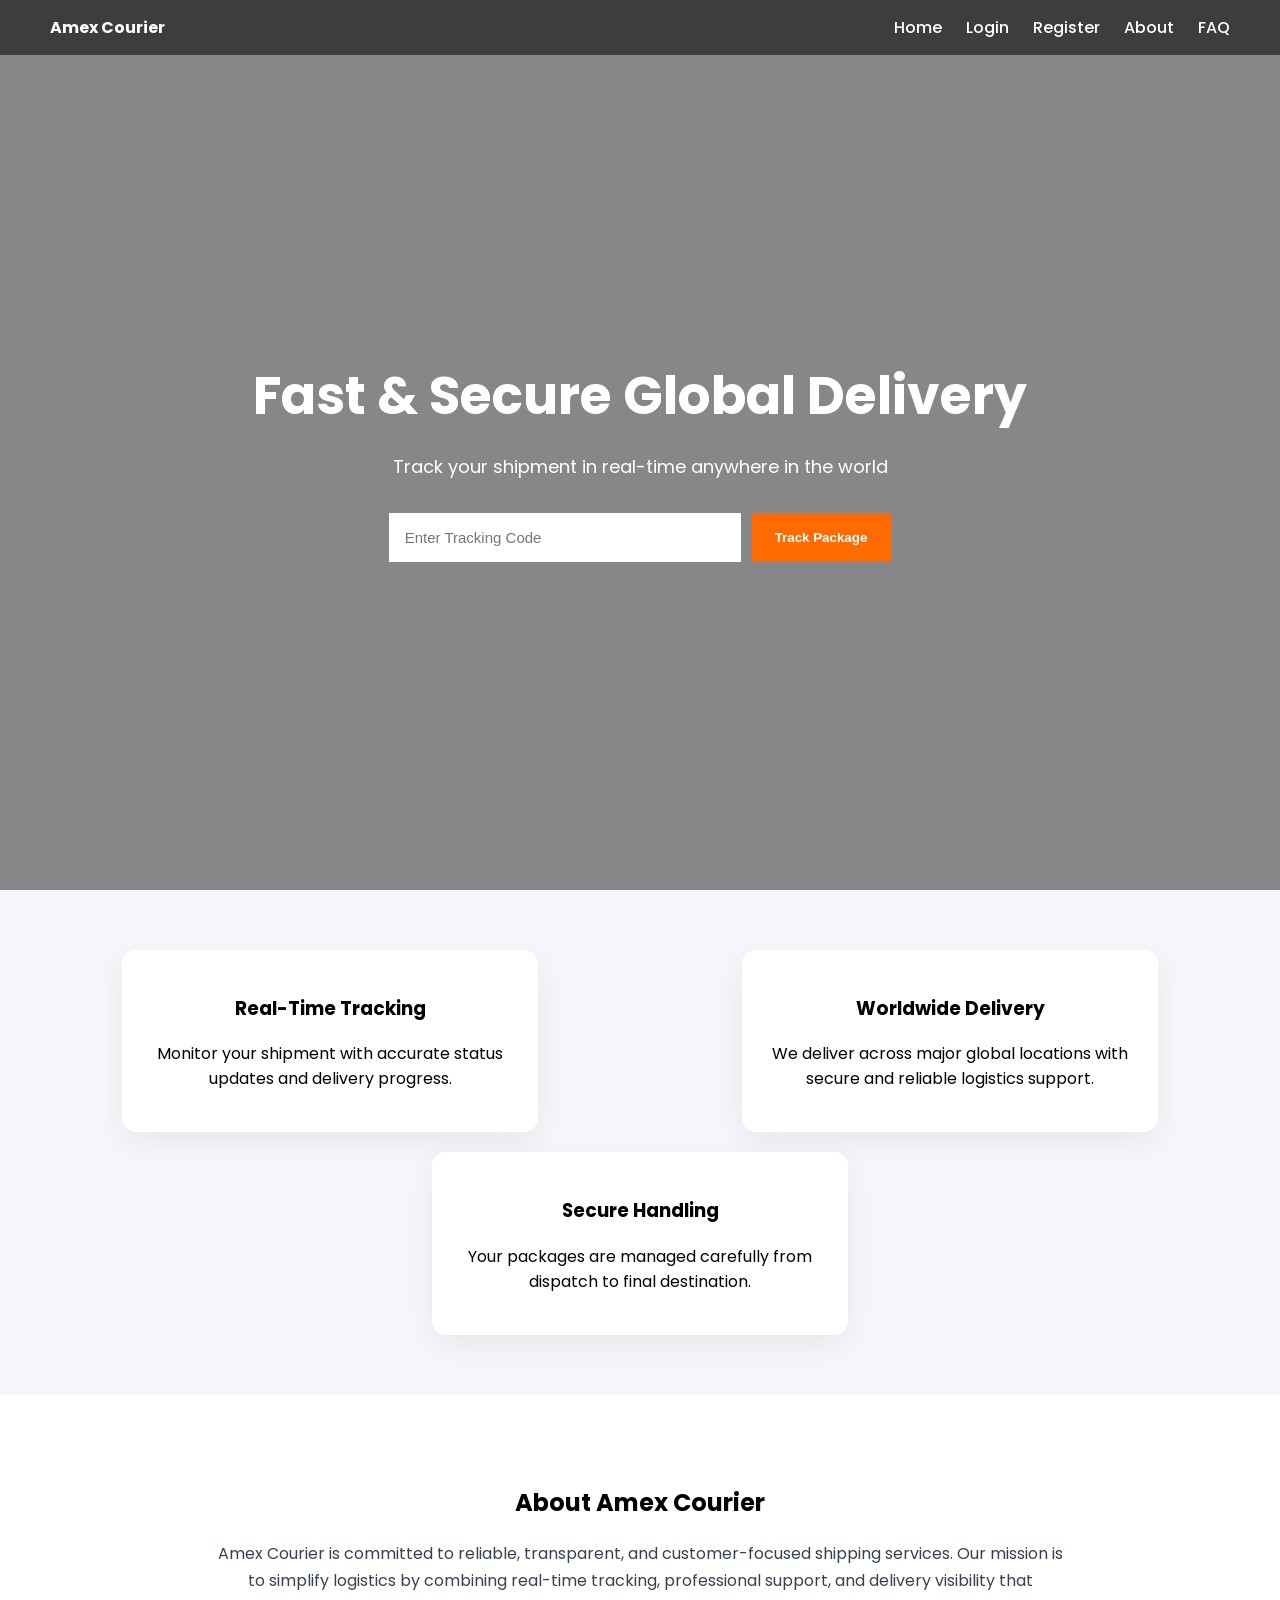
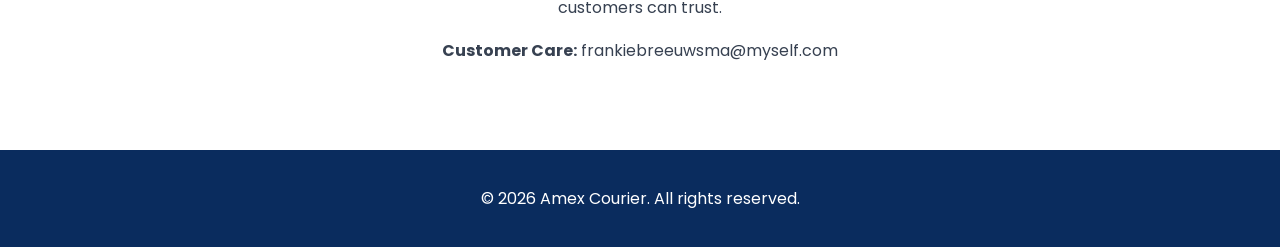
==== templates/index.html @ f8accc67 "Update index.html" ====
<!DOCTYPE html>
<html lang="en">
<head>
<meta charset="UTF-8">
<title>Amex Courier</title>
<link rel="stylesheet" href="/static/style.css">
<link href="https://fonts.googleapis.com/css2?family=Poppins:wght@300;500;700&display=swap" rel="stylesheet">

<style>
body {
    margin: 0;
    font-family: 'Poppins', sans-serif;
}

.navbar {
    display: flex;
    justify-content: space-between;
    padding: 15px 50px;
    background: rgba(0,0,0,0.55);
    position: absolute;
    width: 100%;
    box-sizing: border-box;
    color: white;
    z-index: 10;
}

.navbar a {
    color: white;
    margin-left: 20px;
    text-decoration: none;
    font-weight: 500;
}

.hero {
    min-height: 90vh;
    background: linear-gradient(rgba(0,0,0,0.45), rgba(0,0,0,0.45)),
    url('https://images.unsplash.com/photo-1586528116311-ad8dd3c8310d');
    background-size: cover;
    background-position: center;
    color: white;
    display: flex;
    align-items: center;
    justify-content: center;
    text-align: center;
    padding: 40px 20px;
}

.hero h1 {
    font-size: 52px;
    margin-bottom: 10px;
}

.hero p {
    font-size: 18px;
    margin-bottom: 28px;
}

.track-box {
    display: flex;
    justify-content: center;
    flex-wrap: wrap;
    gap: 0;
}

.track-box input {
    padding: 16px;
    width: 320px;
    border: none;
    outline: none;
    font-size: 15px;
}

.track-box button {
    padding: 16px 24px;
    background: #ff6b00;
    color: white;
    border: none;
    cursor: pointer;
    font-weight: 600;
}

.features {
    display: flex;
    justify-content: space-around;
    gap: 20px;
    padding: 60px 30px;
    background: #f4f6f9;
    flex-wrap: wrap;
}

.feature {
    width: 30%;
    min-width: 260px;
    background: white;
    border-radius: 14px;
    padding: 25px;
    box-shadow: 0 10px 30px rgba(0,0,0,0.06);
    text-align: center;
}

.about {
    padding: 70px 30px;
    text-align: center;
    background: white;
}

.about p {
    max-width: 850px;
    margin: 0 auto 16px;
    line-height: 1.7;
    color: #374151;
}

.footer {
    background: #0a2c5e;
    color: white;
    text-align: center;
    padding: 20px;
}

@media (max-width: 768px) {
    .navbar {
        padding: 15px 20px;
        flex-direction: column;
        gap: 10px;
    }

    .hero h1 {
        font-size: 34px;
    }

    .track-box {
        flex-direction: column;
        align-items: center;
    }

    .track-box input,
    .track-box button {
        width: 100%;
        max-width: 380px;
    }
}
</style>
</head>
<body>

<div class="navbar">
    <div><b>Amex Courier</b></div>
    <div>
        <a href="/">Home</a>
        <a href="/login">Login</a>
        <a href="/register">Register</a>
        <a href="/about">About</a>
        <a href="/faq">FAQ</a>
    </div>
</div>

<div class="hero">
    <div>
        <h1>Fast & Secure Global Delivery</h1>
        <p>Track your shipment in real-time anywhere in the world</p>

        <form action="/track" method="post" class="track-box">
            <input name="code" placeholder="Enter Tracking Code" required>
            <button type="submit">Track Package</button>
        </form>
    </div>
</div>

<div class="features">
    <div class="feature">
        <h3>Real-Time Tracking</h3>
        <p>Monitor your shipment with accurate status updates and delivery progress.</p>
    </div>

    <div class="feature">
        <h3>Worldwide Delivery</h3>
        <p>We deliver across major global locations with secure and reliable logistics support.</p>
    </div>

    <div class="feature">
        <h3>Secure Handling</h3>
        <p>Your packages are managed carefully from dispatch to final destination.</p>
    </div>
</div>

<div class="about">
    <h2>About Amex Courier</h2>
    <p>
        Amex Courier is committed to reliable, transparent, and customer-focused shipping services.
        Our mission is to simplify logistics by combining real-time tracking, professional support,
        and delivery visibility that customers can trust.
    </p>
    <p><strong>Customer Care:</strong> frankiebreeuwsma@myself.com</p>
</div>

<div class="footer">
    <p>© 2026 Amex Courier. All rights reserved.</p>
</div>

</body>
</html>
---- static/style.css ----
body{
    margin:0;
    font-family:Arial;
    background:#f4f6f9;
}

header{
    background:#0a2c5e;
    color:white;
    padding:20px;
    text-align:center;
}

.container{
    padding:30px;
}

.card{
    background:white;
    padding:20px;
    border-radius:10px;
    box-shadow:0 2px 10px rgba(0,0,0,0.1);
    margin-bottom:20px;
}

input,button{
    padding:10px;
    margin:5px;
}

button{
    background:#0a2c5e;
    color:white;
    border:none;
    cursor:pointer;
}
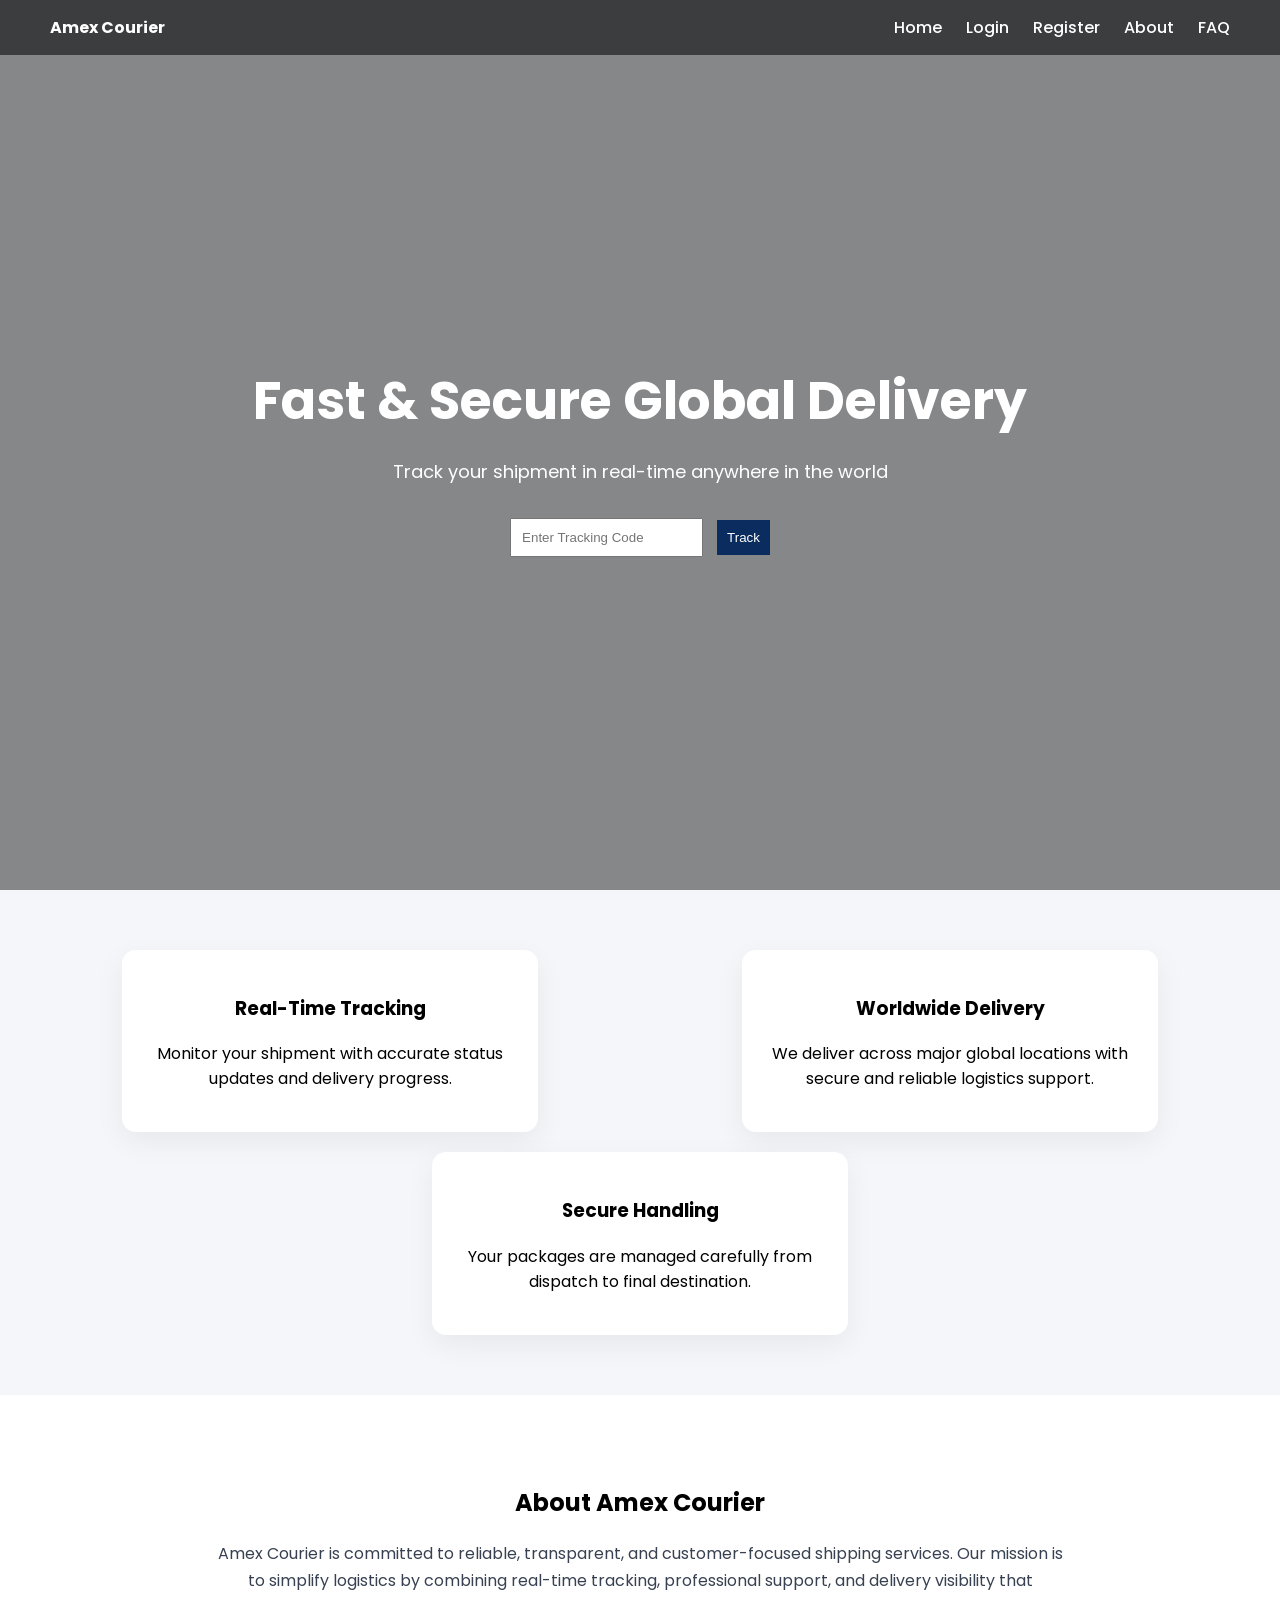
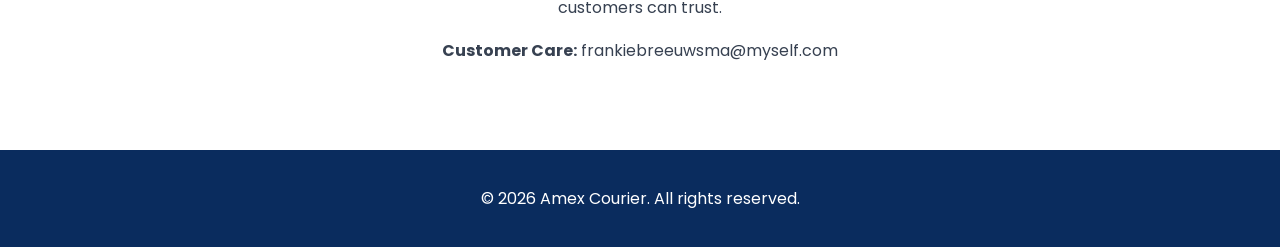
==== commit 9e7f87b6: "Update index.html" ====
--- a/templates/index.html
+++ b/templates/index.html
@@ -160,10 +160,10 @@
         <h1>Fast & Secure Global Delivery</h1>
         <p>Track your shipment in real-time anywhere in the world</p>
 
-        <form action="/track" method="post" class="track-box">
-            <input name="code" placeholder="Enter Tracking Code" required>
-            <button type="submit">Track Package</button>
-        </form>
+        <form action="/track" method="post">
+    <input name="code" placeholder="Enter Tracking Code" required>
+    <button type="submit">Track</button>
+</form>
     </div>
 </div>
 
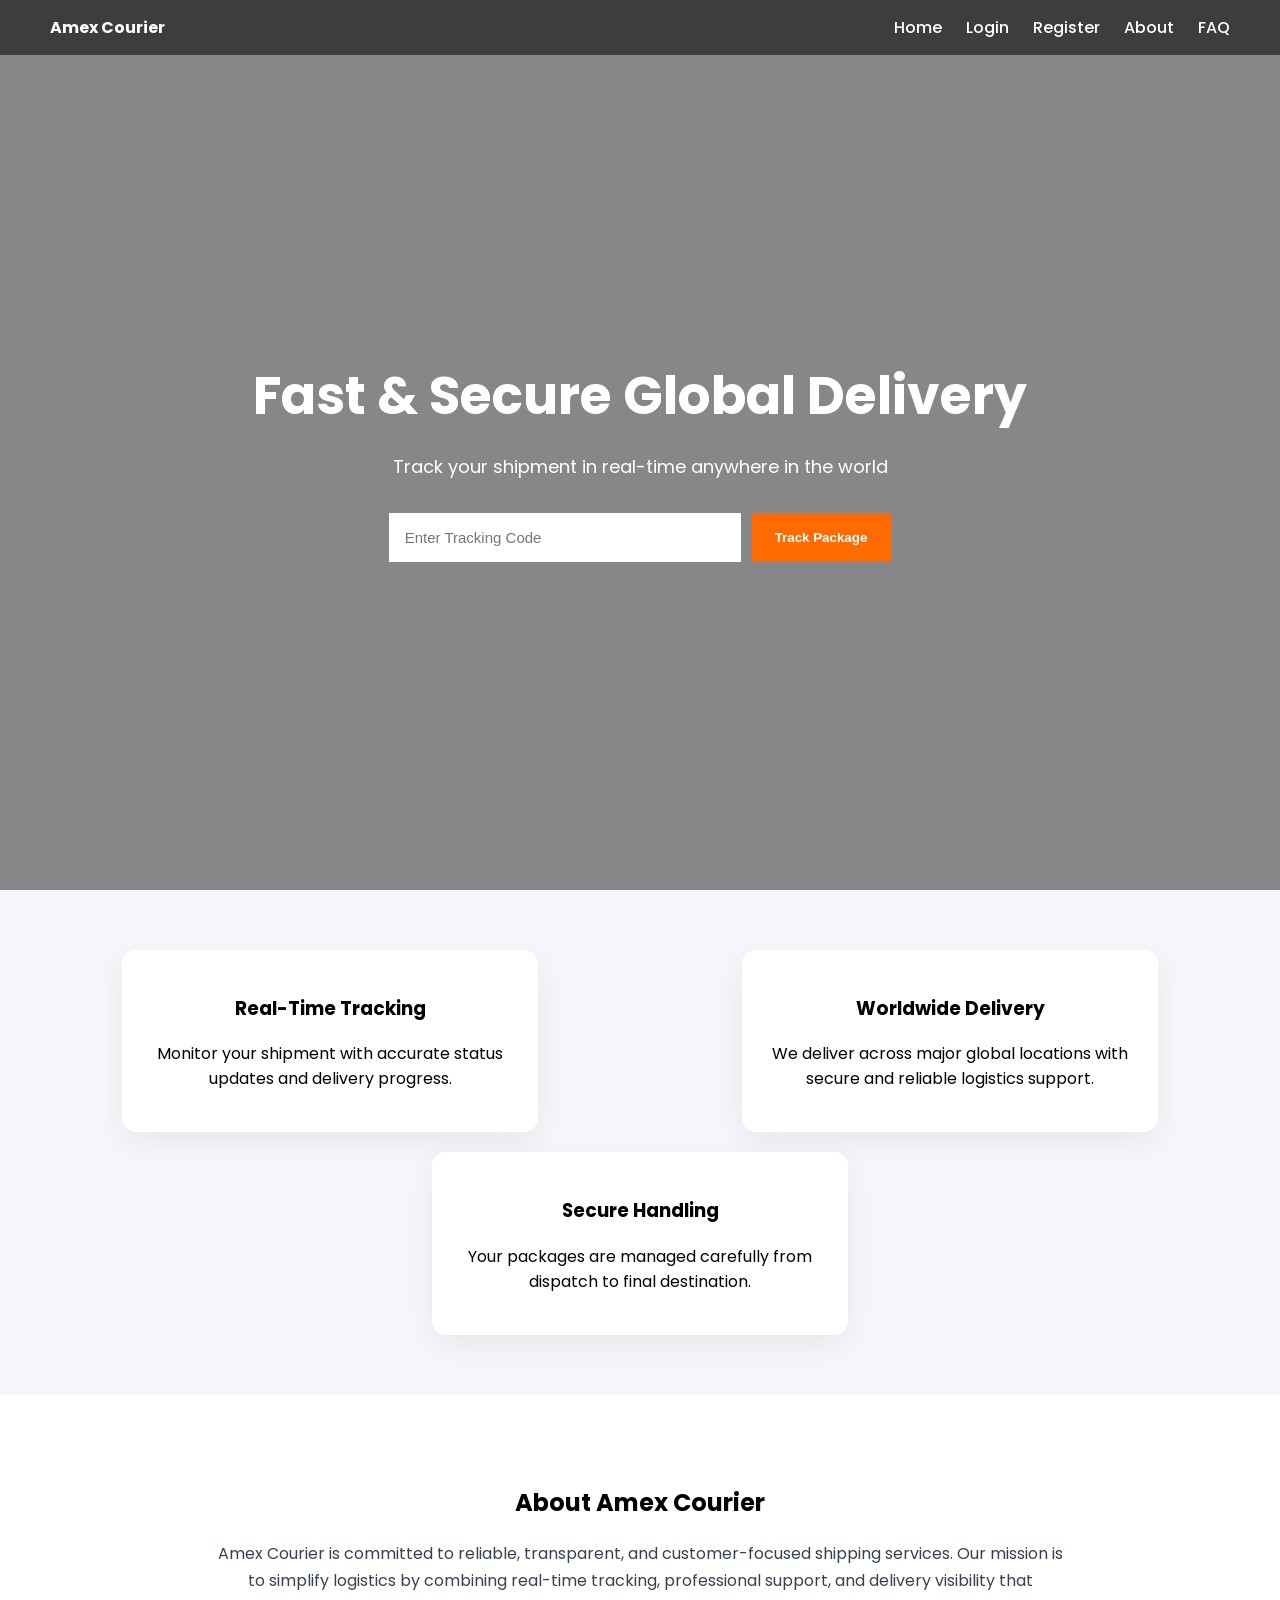
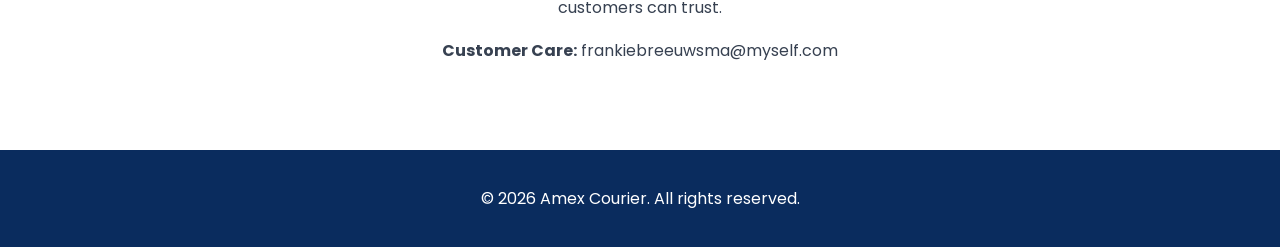
==== commit fedcb2b5: "Update index.html" ====
--- a/templates/index.html
+++ b/templates/index.html
@@ -160,9 +160,9 @@
         <h1>Fast & Secure Global Delivery</h1>
         <p>Track your shipment in real-time anywhere in the world</p>
 
-        <form action="/track" method="post">
+       <form action="/track" method="post" class="track-box">
     <input name="code" placeholder="Enter Tracking Code" required>
-    <button type="submit">Track</button>
+    <button type="submit">Track Package</button>
 </form>
     </div>
 </div>
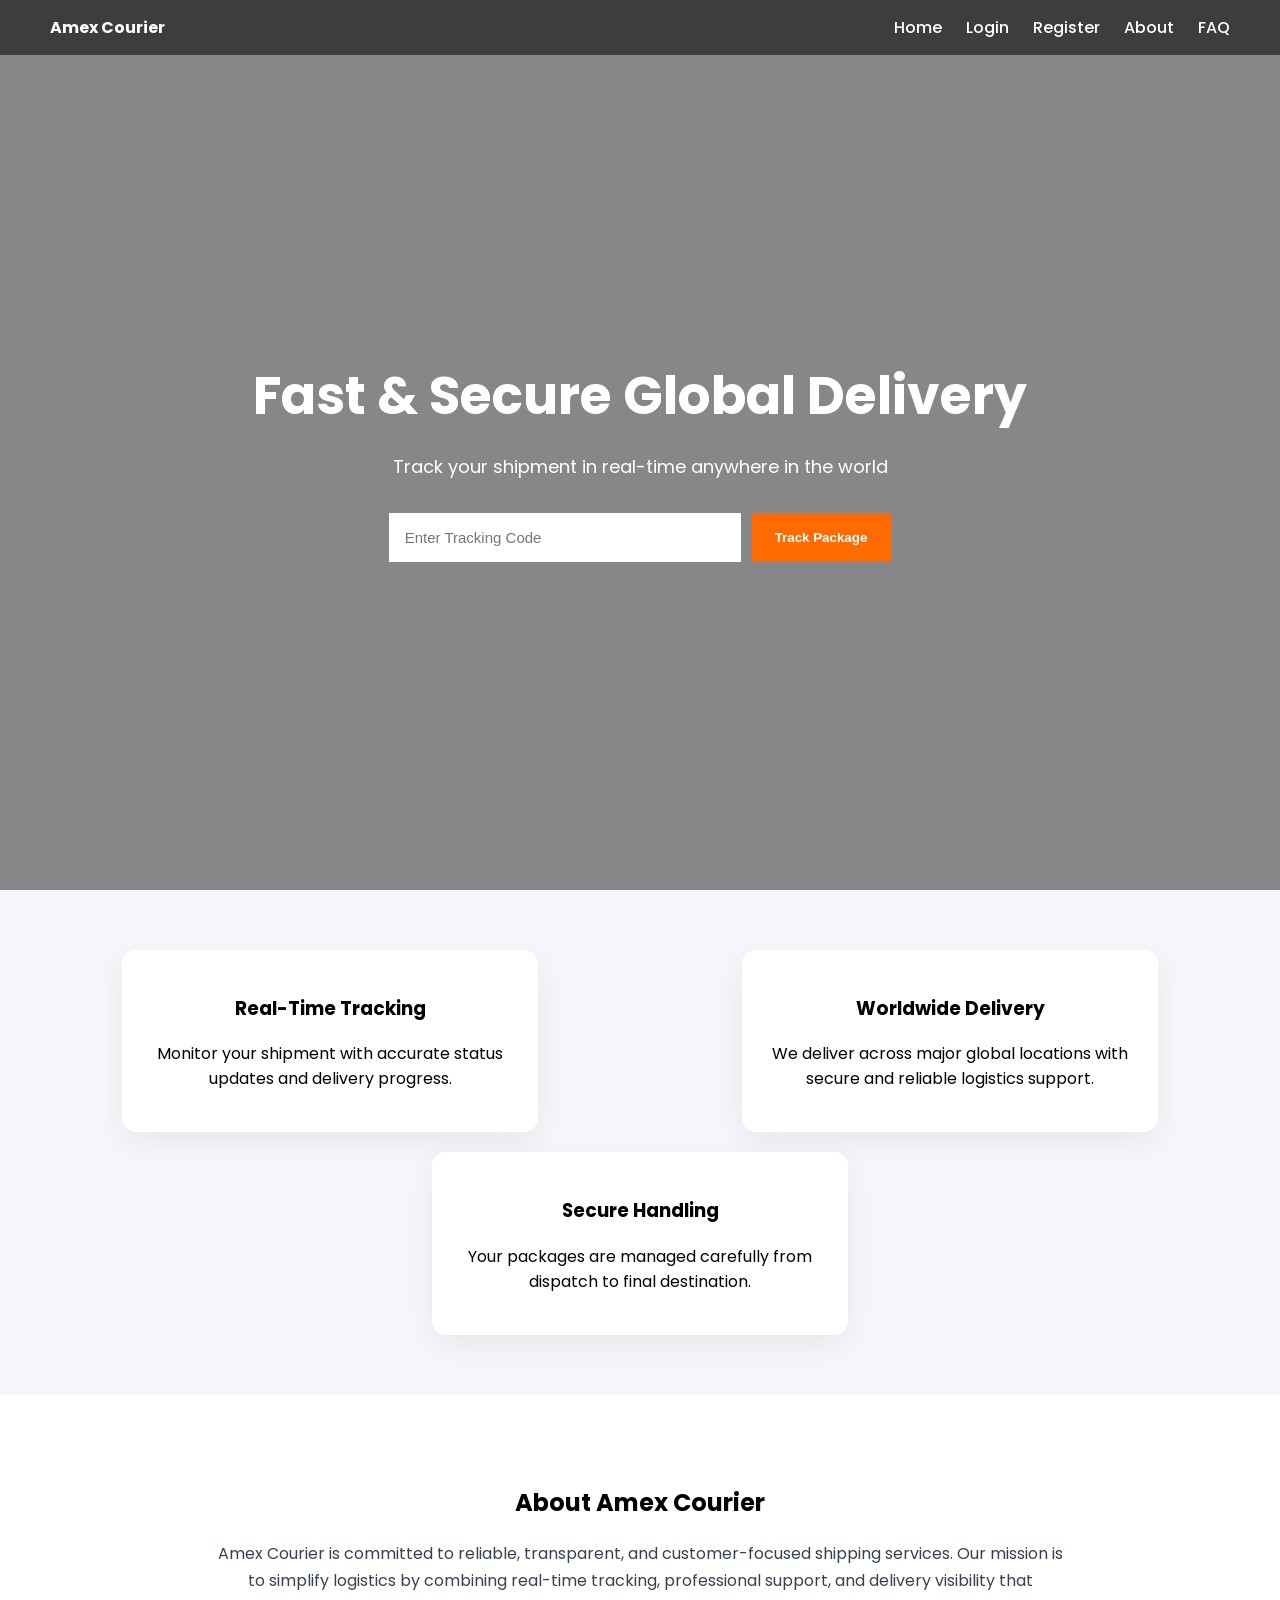
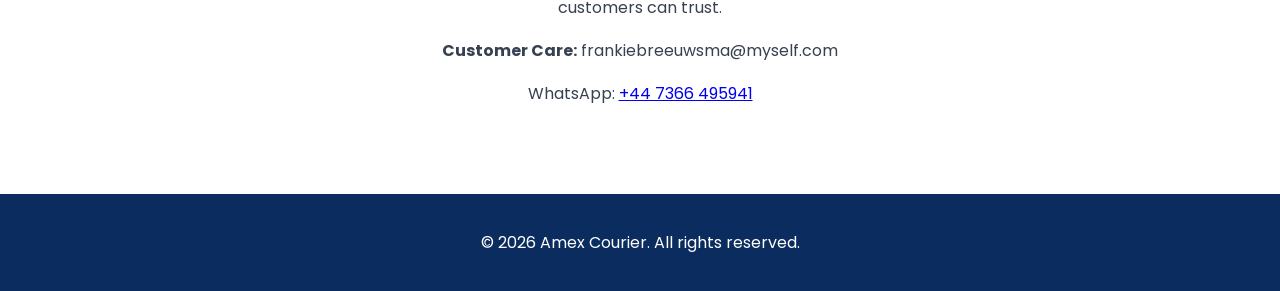
==== commit 612cf28c: "Update index.html" ====
--- a/templates/index.html
+++ b/templates/index.html
@@ -59,7 +59,6 @@
     display: flex;
     justify-content: center;
     flex-wrap: wrap;
-    gap: 0;
 }
 
 .track-box input {
@@ -160,10 +159,10 @@
         <h1>Fast & Secure Global Delivery</h1>
         <p>Track your shipment in real-time anywhere in the world</p>
 
-       <form action="/track" method="post" class="track-box">
-    <input name="code" placeholder="Enter Tracking Code" required>
-    <button type="submit">Track Package</button>
-</form>
+        <form action="/track" method="post" class="track-box">
+            <input name="code" placeholder="Enter Tracking Code" required>
+            <button type="submit">Track Package</button>
+        </form>
     </div>
 </div>
 
@@ -192,6 +191,11 @@
         and delivery visibility that customers can trust.
     </p>
     <p><strong>Customer Care:</strong> frankiebreeuwsma@myself.com</p>
+    <p>WhatsApp: 
+        <a href="https://wa.me/447366495941" target="_blank">
+            +44 7366 495941
+        </a>
+    </p>
 </div>
 
 <div class="footer">
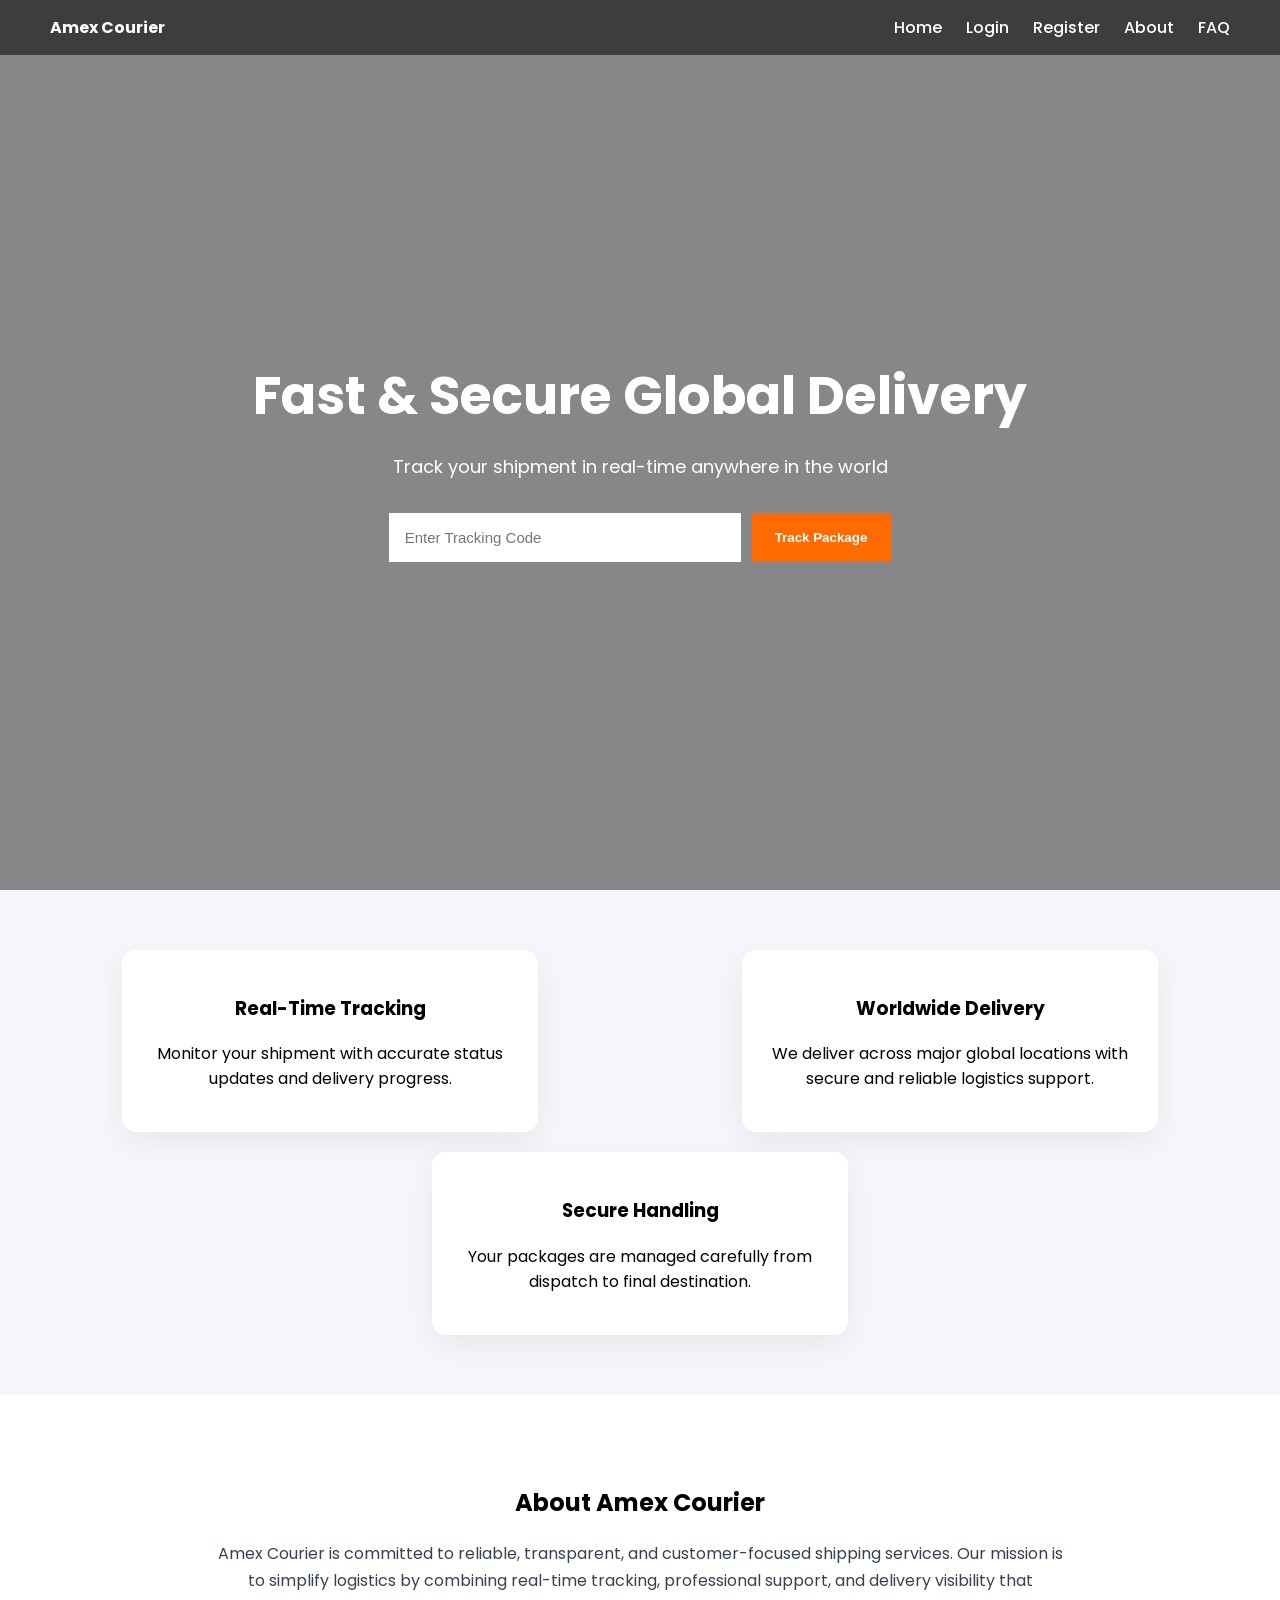
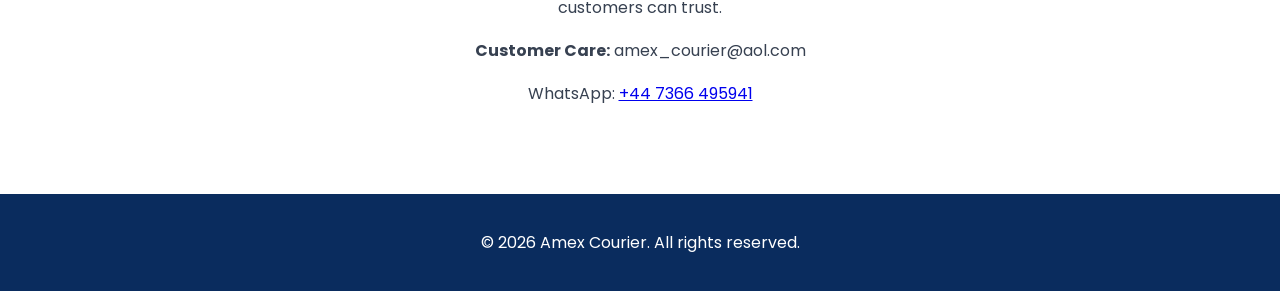
==== commit 5a7b9df3: "Update index.html" ====
--- a/templates/index.html
+++ b/templates/index.html
@@ -190,7 +190,7 @@
         Our mission is to simplify logistics by combining real-time tracking, professional support,
         and delivery visibility that customers can trust.
     </p>
-    <p><strong>Customer Care:</strong> frankiebreeuwsma@myself.com</p>
+    <p><strong>Customer Care:</strong> amex_courier@aol.com</p>
     <p>WhatsApp: 
         <a href="https://wa.me/447366495941" target="_blank">
             +44 7366 495941
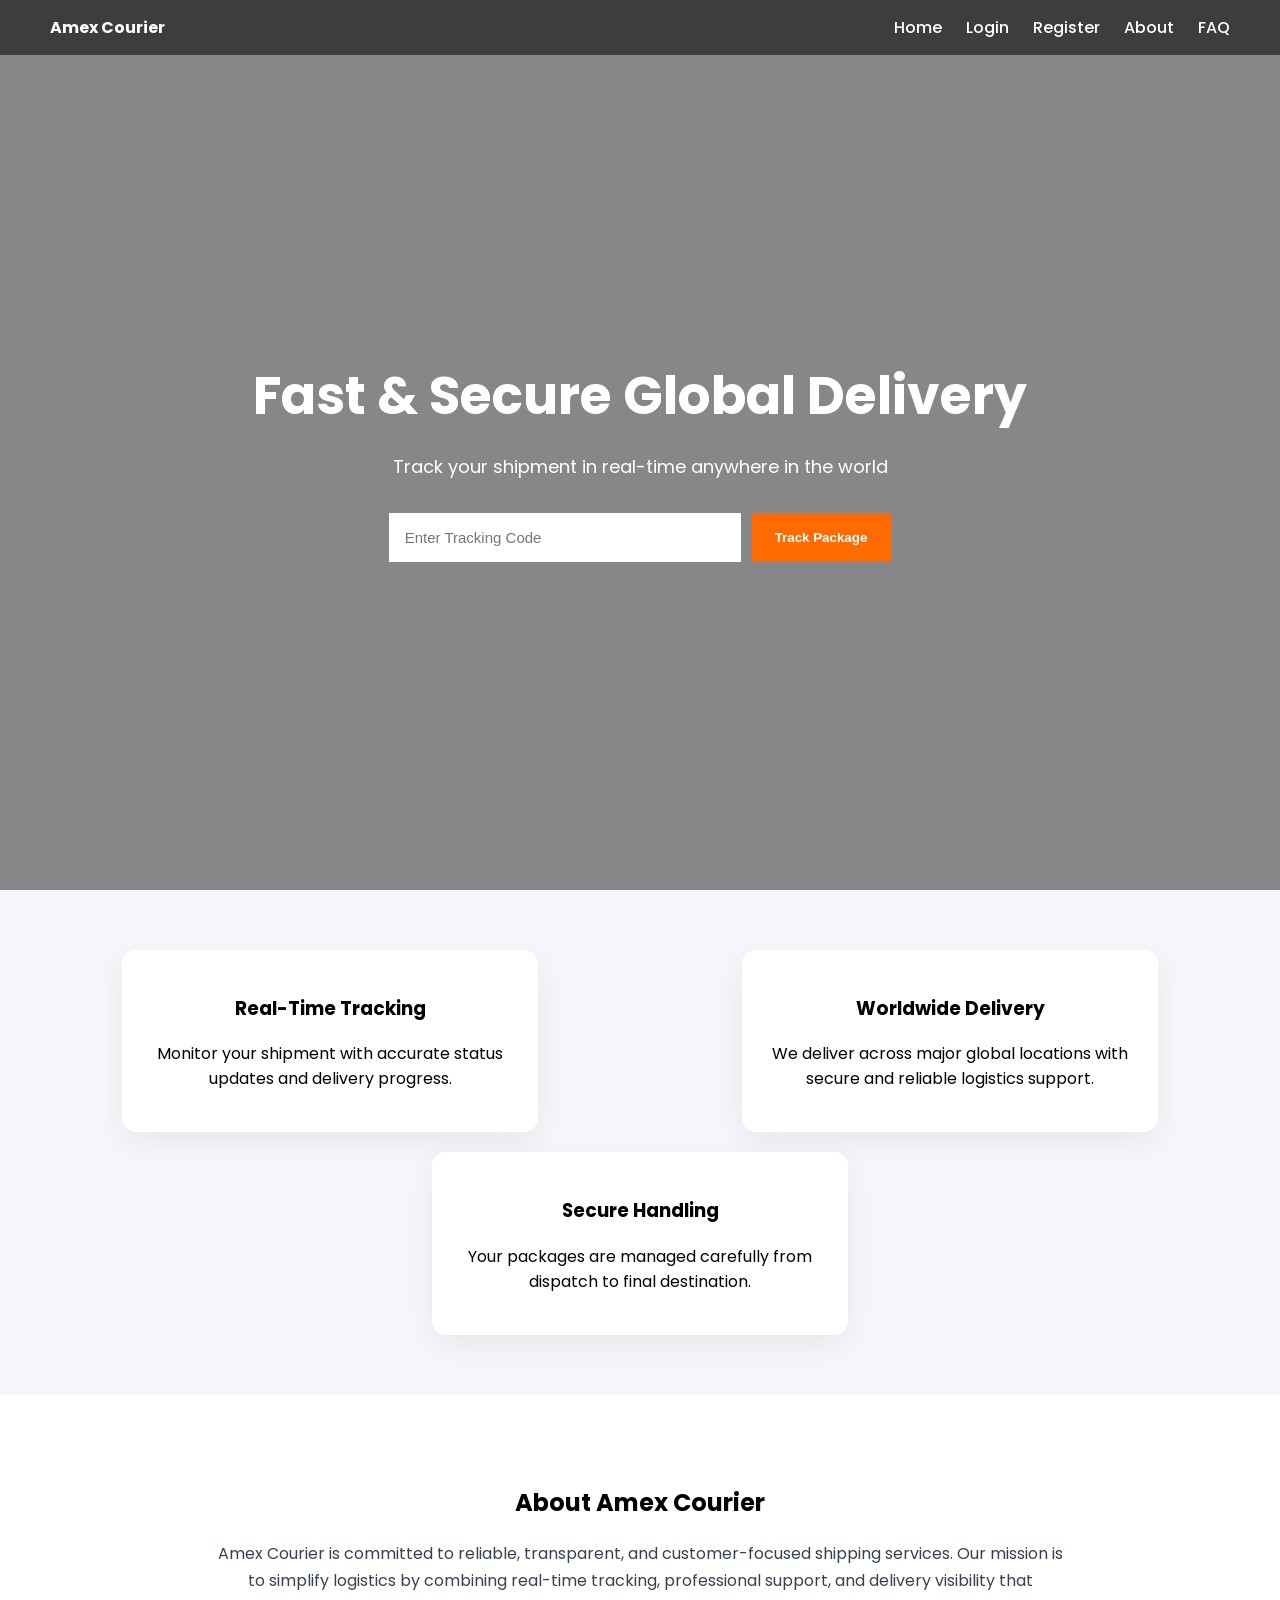
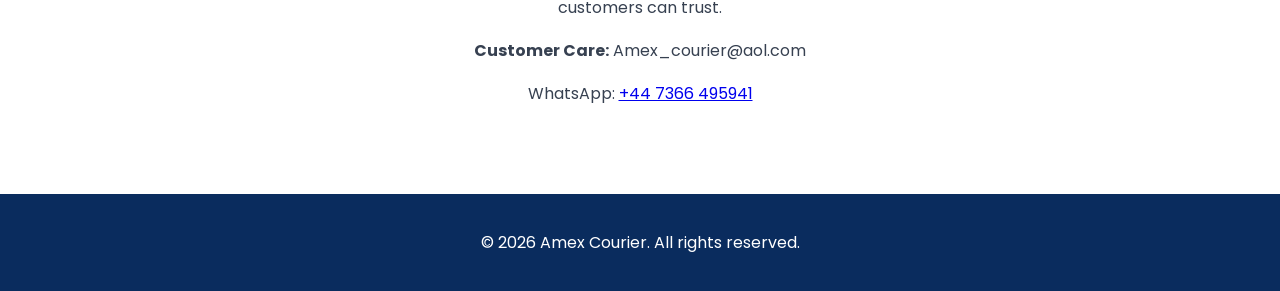
==== commit af49a101: "Update index.html" ====
--- a/templates/index.html
+++ b/templates/index.html
@@ -190,7 +190,7 @@
         Our mission is to simplify logistics by combining real-time tracking, professional support,
         and delivery visibility that customers can trust.
     </p>
-    <p><strong>Customer Care:</strong> amex_courier@aol.com</p>
+    <p><strong>Customer Care:</strong> Amex_courier@aol.com</p>
     <p>WhatsApp: 
         <a href="https://wa.me/447366495941" target="_blank">
             +44 7366 495941
